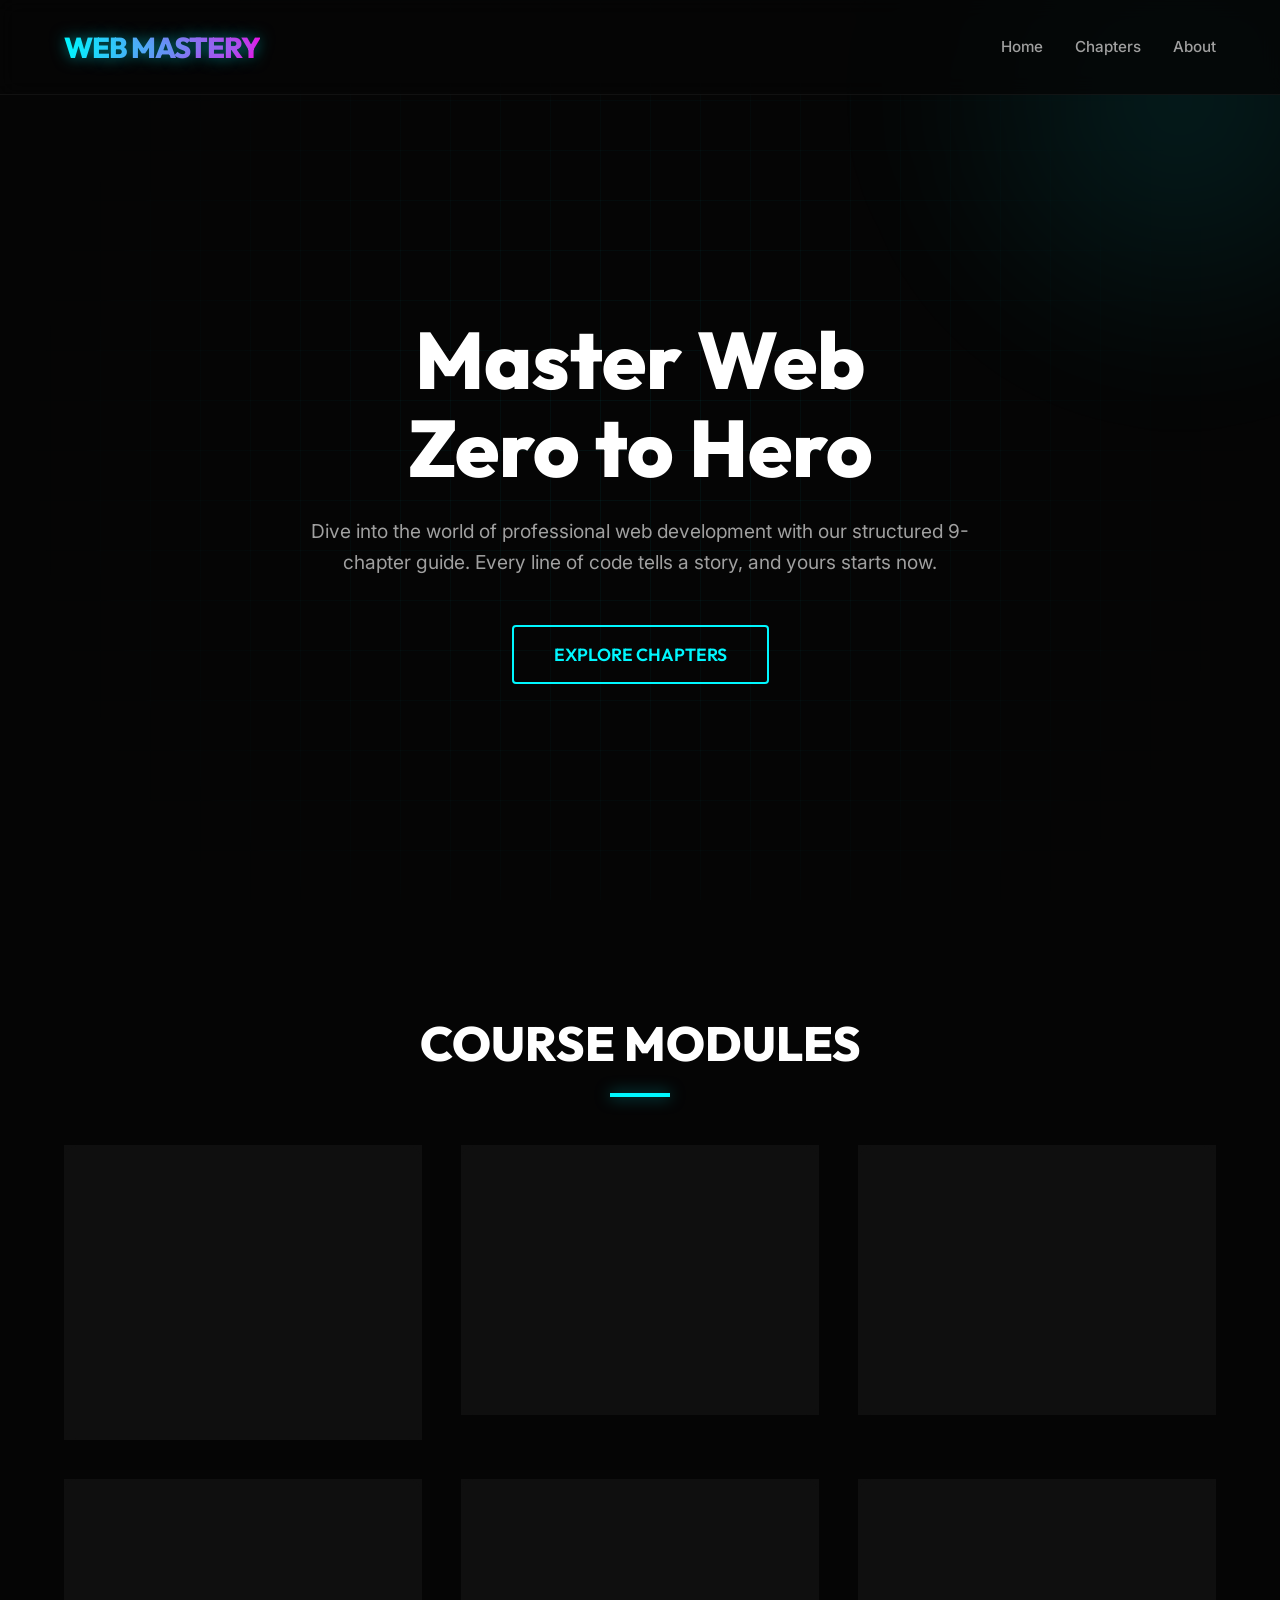
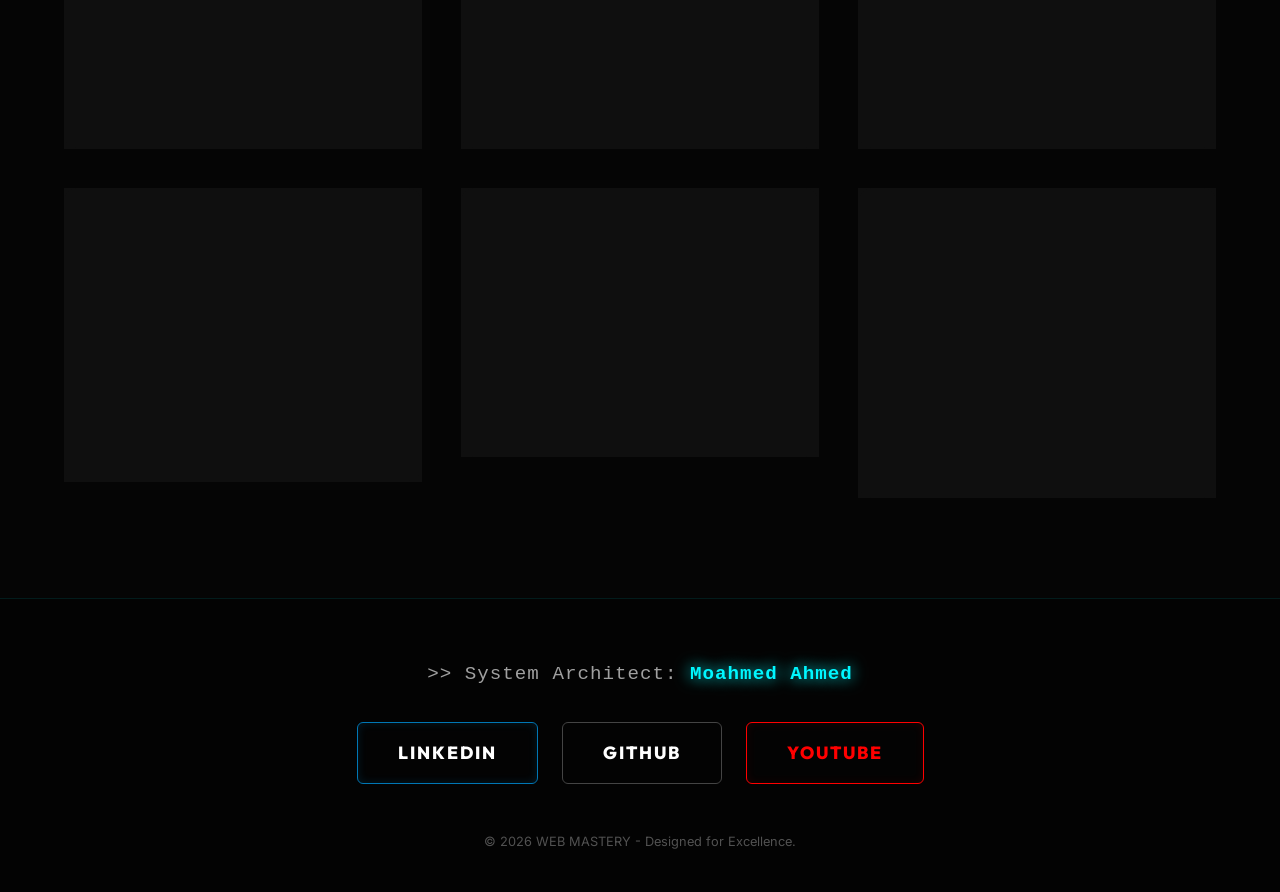
==== index.html @ d3ded7be "Add files via upload" ====
<!DOCTYPE html>
<html lang="en">
<head>
    <meta charset="UTF-8">
    <meta name="viewport" content="width=device-width, initial-scale=1.0">
    <title>Master Web | Zero to Hero</title>
    <meta name="description" content="A premium interactive guide to mastering Web Development. Covering 9 essential chapters with a futuristic, cyber-inspired interface.">
    <link rel="stylesheet" href="styles.css">
</head>
<body>
    <div class="bg-grid"></div>
    <div class="bg-noise"></div>
    <div class="bg-glow"></div>

    <nav>
        <div class="logo">WEB MASTERY</div>
        <ul class="nav-links">
            <li><a href="#home">Home</a></li>
            <li><a href="#chapters">Chapters</a></li>
            <li><a href="#about">About</a></li>
        </ul>
    </nav>

    <header class="hero" id="home">
        <h1>Master Web<br><span class="accent">Zero</span> to Hero</h1>
        <p>Dive into the world of professional web development with our structured 9-chapter guide. Every line of code tells a story, and yours starts now.</p>
        <button class="btn-primary" onclick="document.getElementById('chapters').scrollIntoView({behavior: 'smooth'})">EXPLORE CHAPTERS</button>
    </header>

    <section class="chapters" id="chapters">
        <h2 class="section-title">COURSE MODULES</h2>
        <div class="grid">
            <!-- Chapter 1 -->
            <a href="chapter1.html" class="card-link">
                <div class="card">
                    <div class="card-num">01</div>
                    <h3>Foundations of Web</h3>
                    <p>Establishing the core concepts of how the web works, HTTP protocols, and the architecture of a modern web application.</p>
                    <div class="explore-btn">LEARN MORE</div>
                </div>
            </a>
            <!-- Chapter 2 -->
            <a href="chapter2.html" class="card-link">
                <div class="card">
                    <div class="card-num">02</div>
                    <h3>HTML Basics</h3>
                    <p>Understanding the building blocks of the web: Elements, Attributes, and Structure.</p>
                    <div class="explore-btn">LEARN MORE</div>
                </div>
            </a>
            <!-- Chapter 3 -->
            <a href="chapter3.html" class="card-link">
                <div class="card">
                    <div class="card-num">03</div>
                    <h3>Lists, Tables & Forms</h3>
                    <p>Structuring complex data, handling user interactions, and building interactive web components.</p>
                    <div class="explore-btn">LEARN MORE</div>
                </div>
            </a>
            <!-- Chapter 4 -->
            <a href="chapter4.html" class="card-link">
                <div class="card">
                    <div class="card-num">04</div>
                    <h3>CSS Basics</h3>
                    <p>Styling and designing web pages. Mastering colors, fonts, layouts, and the Cascading model.</p>
                    <div class="explore-btn">LEARN MORE</div>
                </div>
            </a>
            <!-- Chapter 5 -->
            <a href="chapter5.html" class="card-link">
                <div class="card">
                    <div class="card-num">05</div>
                    <h3>CSS Selectors</h3>
                    <p>Targeting HTML elements with precision. Mastering ID, Class, and complex targeting rules.</p>
                    <div class="explore-btn">LEARN MORE</div>
                </div>
            </a>
            <!-- Chapter 6 -->
            <a href="chapter6.html" class="card-link">
                <div class="card">
                    <div class="card-num">06</div>
                    <h3>Fonts & Text Styling</h3>
                    <p>Mastering typography, weight, spacing, and visual text effects to create readable and beautiful content.</p>
                    <div class="explore-btn">LEARN MORE</div>
                </div>
            </a>
            <!-- Chapter 7 -->
            <a href="chapter7.html" class="card-link">
                <div class="card">
                    <div class="card-num">07</div>
                    <h3>Advanced Text Styling</h3>
                    <p>Mastering link states, web font integration, list styling, and sophisticated layout controls for modern UIs.</p>
                    <div class="explore-btn">LEARN MORE</div>
                </div>
            </a>
            <!-- Chapter 8 -->
            <a href="chapter8.html" class="card-link">
                <div class="card">
                    <div class="card-num">08</div>
                    <h3>CSS Styling Lists</h3>
                    <p>Advanced control over bullet types, list positioning, custom markers, and ordered list logic.</p>
                    <div class="explore-btn">LEARN MORE</div>
                </div>
            </a>
            <!-- Chapter 9 -->
            <a href="chapter9.html" class="card-link">
                <div class="card">
                    <div class="card-num">09</div>
                    <h3>Responsive Web Design</h3>
                    <p>Building layouts for every device. Mastering Media Queries, fluid units, and Mobile-First strategies.</p>
                    <div class="explore-btn">LEARN MORE</div>
                </div>
            </a>
        </div>
    </section>

    <footer class="social-footer">
        <div class="architect-info">
            &gt;&gt; System Architect: <span class="architect-name">Moahmed Ahmed</span>
        </div>
        <div class="social-btns">
            <a href="https://www.linkedin.com/in/moahmed-ahmed-02523532b?utm_source=share&utm_campaign=share_via&utm_content=profile&utm_medium=android_app" target="_blank" class="social-btn linkedin">Linkedin</a>
            <a href="https://github.com/supermohamed55555-hash" target="_blank" class="social-btn github">Github</a>
            <a href="https://youtube.com/@moahmedahmed9619?si=KhrSEPUL35puGBmr" target="_blank" class="social-btn youtube">Youtube</a>
        </div>
        <p class="copyright" style="margin-top: 3rem; opacity: 0.5; font-size: 0.8rem;">&copy; 2026 WEB MASTERY - Designed for Excellence.</p>
    </footer>

    <!-- Chapter Modal -->
    <div id="chapter-modal" class="modal">
        <div class="modal-content">
            <span class="close-btn">&times;</span>
            <div id="modal-body">
                <h2 id="modal-title">Chapter Title</h2>
                <div class="modal-divider"></div>
                <div id="chapter-text">
                    <p>Fetching content from the database...</p>
                    <div class="loader"></div>
                </div>
            </div>
        </div>
    </div>

    <script src="script.js"></script>
</body>
</html>
---- styles.css ----
@import url('https://fonts.googleapis.com/css2?family=Outfit:wght@300;400;600;800&family=Inter:wght@300;400;500;700&display=swap');

:root {
    --bg-deep: #050505;
    --bg-dark: #0a0a0a;
    --bg-card: rgba(20, 20, 20, 0.7);
    --primary: #00f7ff;
    --secondary: #ff00e5;
    --accent: #ffcc00;
    --text-main: #ffffff;
    --text-dim: #a0a0a0;
    --neon-glow: 0 0 15px rgba(0, 247, 255, 0.5);
    --neon-border: 1px solid rgba(0, 247, 255, 0.3);
    --transition: all 0.4s cubic-bezier(0.4, 0, 0.2, 1);
}

* {
    margin: 0;
    padding: 0;
    box-sizing: border-box;
}

body {
    background-color: var(--bg-deep);
    color: var(--text-main);
    font-family: 'Inter', sans-serif;
    line-height: 1.6;
    overflow-x: hidden;
    scroll-behavior: smooth;
}

/* Custom Scrollbar */
::-webkit-scrollbar {
    width: 8px;
}
::-webkit-scrollbar-track {
    background: var(--bg-deep);
}
::-webkit-scrollbar-thumb {
    background: #222;
    border-radius: 4px;
}
::-webkit-scrollbar-thumb:hover {
    background: var(--primary);
    box-shadow: var(--neon-glow);
}

h1, h2, h3, h4 {
    font-family: 'Outfit', sans-serif;
    font-weight: 800;
}

/* Background Animation */
.bg-grid {
    position: fixed;
    top: 0;
    left: 0;
    width: 100%;
    height: 100%;
    z-index: -1;
    background-image: 
        linear-gradient(rgba(0, 247, 255, 0.05) 1px, transparent 1px),
        linear-gradient(90deg, rgba(0, 247, 255, 0.05) 1px, transparent 1px);
    background-size: 50px 50px;
    mask-image: radial-gradient(circle, black, transparent 80%);
}

.bg-noise {
    position: fixed;
    top: 0; left: 0;
    width: 100%; height: 100%;
    opacity: 0.05;
    z-index: -1;
    pointer-events: none;
    background-image: url('https://grainy-gradients.vercel.app/noise.svg');
}

.bg-glow {
    position: fixed;
    width: 600px;
    height: 600px;
    background: radial-gradient(circle, rgba(0, 247, 255, 0.1), transparent 70%);
    top: -200px;
    right: -200px;
    z-index: -1;
    filter: blur(50px);
}

/* Navbar */
nav {
    display: flex;
    justify-content: space-between;
    align-items: center;
    padding: 1.5rem 5%;
    position: sticky;
    top: 0;
    background: rgba(5, 5, 5, 0.8);
    backdrop-filter: blur(10px);
    border-bottom: 1px solid rgba(255, 255, 255, 0.05);
    z-index: 1000;
}

.logo {
    font-size: 1.8rem;
    font-family: 'Outfit', sans-serif;
    font-weight: 800;
    letter-spacing: -1px;
    background: linear-gradient(to right, var(--primary), var(--secondary));
    -webkit-background-clip: text;
    background-clip: text;
    -webkit-text-fill-color: transparent;
    text-shadow: var(--neon-glow);
}

.nav-links {
    display: flex;
    gap: 2rem;
    list-style: none;
}

.nav-links a {
    text-decoration: none;
    color: var(--text-dim);
    font-weight: 500;
    transition: var(--transition);
    font-size: 0.95rem;
}

.nav-links a:hover {
    color: var(--primary);
    text-shadow: var(--neon-glow);
}

/* Hero Section */
.hero {
    height: 90vh;
    display: flex;
    flex-direction: column;
    justify-content: center;
    align-items: center;
    text-align: center;
    padding: 0 5%;
}

.hero h1 {
    font-size: 5rem;
    margin-bottom: 1.5rem;
    line-height: 1.1;
    animation: fadeInUp 1s ease-out;
}

.hero p {
    font-size: 1.2rem;
    color: var(--text-dim);
    max-width: 700px;
    margin-bottom: 3rem;
    animation: fadeInUp 1s ease-out 0.2s backwards;
}

.btn-primary {
    padding: 1rem 2.5rem;
    background: transparent;
    border: 2px solid var(--primary);
    color: var(--primary);
    font-family: 'Outfit', sans-serif;
    font-weight: 600;
    font-size: 1.1rem;
    cursor: pointer;
    border-radius: 4px;
    position: relative;
    overflow: hidden;
    transition: var(--transition);
    animation: fadeInUp 1s ease-out 0.4s backwards;
}

.btn-primary:hover {
    background: var(--primary);
    color: var(--bg-deep);
    box-shadow: 0 0 30px rgba(0, 247, 255, 0.4);
}

/* Chapter Grid */
.chapters {
    padding: 100px 5%;
    max-width: 1400px;
    margin: 0 auto;
}

.section-title {
    font-size: 3rem;
    margin-bottom: 4rem;
    text-align: center;
    position: relative;
}

.section-title::after {
    content: '';
    position: absolute;
    bottom: -15px;
    left: 50%;
    transform: translateX(-50%);
    width: 60px;
    height: 4px;
    background: var(--primary);
    box-shadow: var(--neon-glow);
}

.card-link {
    text-decoration: none;
    color: inherit;
    display: block;
}

.grid {
    display: grid;
    grid-template-columns: repeat(auto-fill, minmax(350px, 1fr));
    gap: 2.5rem;
}

.card {
    background: var(--bg-card);
    border: 1px solid rgba(255, 255, 255, 0.05);
    padding: 2.5rem;
    border-radius: 12px;
    transition: var(--transition);
    position: relative;
    overflow: hidden;
    cursor: pointer;
    backdrop-filter: blur(10px);
}

.card::before {
    content: '';
    position: absolute;
    top: 0;
    left: 0;
    width: 100%;
    height: 3px;
    background: linear-gradient(90deg, var(--primary), var(--secondary));
    transform: scaleX(0);
    transform-origin: left;
    transition: var(--transition);
}

.card:hover {
    transform: translateY(-10px);
    border-color: rgba(0, 247, 255, 0.2);
    box-shadow: 0 20px 40px rgba(0, 0, 0, 0.4);
}

.card:hover::before {
    transform: scaleX(1);
}

.card-num {
    font-family: 'Outfit', sans-serif;
    font-weight: 800;
    font-size: 3rem;
    opacity: 0.1;
    position: absolute;
    top: 20px;
    right: 30px;
    transition: var(--transition);
}

.card:hover .card-num {
    opacity: 0.4;
    color: var(--primary);
}

.card h3 {
    font-size: 1.6rem;
    margin-bottom: 1rem;
    color: var(--primary);
}

.card p {
    color: var(--text-dim);
    font-size: 0.95rem;
}

.card .explore-btn {
    margin-top: 2rem;
    display: inline-block;
    color: white;
    font-size: 0.9rem;
    font-weight: 600;
    text-transform: uppercase;
    letter-spacing: 2px;
    border-bottom: 2px solid transparent;
    transition: var(--transition);
}

.card:hover .explore-btn {
    color: var(--primary);
    border-bottom-color: var(--primary);
}

/* Animations */
@keyframes fadeInUp {
    from {
        opacity: 0;
        transform: translateY(30px);
    }
    to {
        opacity: 1;
        transform: translateY(0);
    }
}

/* Footer */
footer {
    padding: 60px 5%;
    border-top: 1px solid rgba(255, 255, 255, 0.05);
    text-align: center;
    background: var(--bg-dark);
}

.social-links {
    display: flex;
    justify-content: center;
    gap: 2rem;
    margin-bottom: 2rem;
}

.social-links a {
    color: var(--text-dim);
    font-size: 1.5rem;
    transition: var(--transition);
}

.social-links a:hover {
    color: var(--primary);
    transform: scale(1.2);
}

.copyright {
    color: var(--text-dim);
    font-size: 0.85rem;
}

@media (max-width: 768px) {
    .hero h1 {
        font-size: 3.5rem;
    }
    .grid {
        grid-template-columns: 1fr;
    }
    .nav-links {
        display: none;
    }
}

/* Modal Styles */
.modal {
    display: none;
    position: fixed;
    z-index: 2000;
    left: 0;
    top: 0;
    width: 100%;
    height: 100%;
    background-color: rgba(0, 0, 0, 0.9);
    backdrop-filter: blur(15px);
    opacity: 0;
    transition: opacity 0.3s ease;
}

.modal.active {
    display: flex;
    justify-content: center;
    align-items: center;
    opacity: 1;
}

.modal-content {
    background: var(--bg-card);
    border: 1px solid rgba(0, 247, 255, 0.2);
    padding: 3rem;
    width: 95%;
    max-width: 1000px;
    border-radius: 20px;
    position: relative;
    box-shadow: 0 0 50px rgba(0, 0, 0, 0.5);
    transform: scale(0.9);
    transition: transform 0.4s cubic-bezier(0.175, 0.885, 0.32, 1.275);
    max-height: 90vh;
    overflow-y: auto;
}

.modal.active .modal-content {
    transform: scale(1);
}

/* Custom Scrollbar for Modal Content */
.modal-content::-webkit-scrollbar {
    width: 6px;
}
.modal-content::-webkit-scrollbar-track {
    background: rgba(255, 255, 255, 0.02);
}
.modal-content::-webkit-scrollbar-thumb {
    background: rgba(0, 247, 255, 0.2);
    border-radius: 3px;
}

.close-btn {
    position: absolute;
    top: 20px;
    right: 25px;
    color: var(--text-dim);
    font-size: 2rem;
    cursor: pointer;
    transition: var(--transition);
}

.close-btn:hover {
    color: var(--primary);
}

.modal-divider {
    height: 2px;
    background: linear-gradient(90deg, var(--primary), transparent);
    margin: 1.5rem 0;
}

.loader {
    width: 40px;
    height: 40px;
    border: 3px solid rgba(0, 247, 255, 0.1);
    border-top-color: var(--primary);
    border-radius: 50%;
    animation: spin 1s linear infinite;
    margin: 2rem auto;
}

@keyframes spin {
    to { transform: rotate(360deg); }
}

/* Chapter Content Styling */
.chapter-content {
    display: flex;
    flex-direction: column;
    gap: 2.5rem;
}

.section-block {
    display: flex;
    flex-direction: column;
    gap: 1rem;
}

.bilingual-block {
    display: grid;
    grid-template-columns: 1fr 1fr;
    gap: 2rem;
}

.lang-en {
    color: var(--text-main);
    font-size: 1rem;
    border-left: 3px solid var(--primary);
    padding-left: 1.5rem;
}

.lang-ar {
    color: var(--text-dim);
    font-size: 1.1rem;
    direction: rtl;
    text-align: right;
    border-right: 3px solid var(--secondary);
    padding-right: 1.5rem;
    font-family: 'Outfit', sans-serif; /* Fallback or specific Arabic font if needed */
}

h4.section-subtitle {
    font-size: 1.4rem;
    color: var(--primary);
    margin-bottom: 0.5rem;
}

.diagram-container {
    background: rgba(0, 0, 0, 0.3);
    border-radius: 12px;
    padding: 2rem;
    display: flex;
    justify-content: center;
    align-items: center;
    margin: 1rem 0;
    border: 1px dashed rgba(0, 247, 255, 0.2);
}

.code-block {
    background: #000;
    padding: 1.5rem;
    border-radius: 8px;
    font-family: 'Courier New', Courier, monospace;
    font-size: 0.9rem;
    position: relative;
    border: 1px solid rgba(255, 255, 255, 0.1);
    overflow-x: auto;
}

.code-block::before {
    content: 'CODE';
    position: absolute;
    top: 5px;
    right: 10px;
    font-size: 0.75rem;
    color: var(--text-dim);
    letter-spacing: 1px;
}

.status-grid {
    display: grid;
    grid-template-columns: repeat(auto-fit, minmax(150px, 1fr));
    gap: 1rem;
}

.status-item {
    background: rgba(255, 255, 255, 0.03);
    padding: 1rem;
    border-radius: 6px;
    text-align: center;
    border: 1px solid rgba(255, 255, 255, 0.05);
}

.status-code {
    display: block;
    font-weight: 800;
    color: var(--primary);
    font-size: 1.2rem;
}

.status-label {
    font-size: 0.85rem;
}

.url-box {
    background: #111;
    padding: 1rem;
    border-radius: 8px;
    font-family: monospace;
    display: flex;
    gap: 0.2rem;
    font-size: 1.1rem;
    justify-content: center;
}

.url-part {
    padding: 2px 5px;
    border-radius: 3px;
}

.url-proto { color: #50fa7b; background: rgba(80, 250, 123, 0.1); }
.url-domain { color: #8be9fd; background: rgba(139, 233, 253, 0.1); }
.url-path { color: #ff79c6; background: rgba(255, 121, 198, 0.1); }


/* Social Footer (System Architect) */
.social-footer {
    padding: 60px 5% 40px;
    background: rgba(0, 0, 0, 0.4);
    border-top: 1px solid rgba(0, 247, 255, 0.1);
    text-align: center;
    position: relative;
    z-index: 10;
}

.architect-info {
    font-family: 'Courier New', Courier, monospace;
    font-size: 1.2rem;
    margin-bottom: 2rem;
    color: var(--text-dim);
    letter-spacing: 1px;
}

.architect-name {
    color: var(--primary);
    text-shadow: 0 0 15px var(--primary);
    font-weight: 800;
}

.social-btns {
    display: flex;
    justify-content: center;
    gap: 1.5rem;
    flex-wrap: wrap;
}

.social-btn {
    padding: 1rem 2.5rem;
    border: 1px solid;
    border-radius: 6px;
    text-decoration: none;
    font-weight: 800;
    font-family: 'Outfit', sans-serif;
    letter-spacing: 2px;
    font-size: 1.1rem;
    transition: var(--transition);
    text-transform: uppercase;
}

.social-btn.linkedin {
    color: #fff;
    border-color: #0077b5;
    box-shadow: inset 0 0 10px rgba(0, 119, 181, 0.2);
}
.social-btn.linkedin:hover {
    box-shadow: 0 0 20px rgba(0, 119, 181, 0.5), inset 0 0 15px rgba(0, 119, 181, 0.3);
    border-color: #00a0dc;
}

.social-btn.github {
    color: #fff;
    border-color: #444;
}
.social-btn.github:hover {
    box-shadow: 0 0 20px rgba(255, 255, 255, 0.1);
    border-color: #888;
}

.social-btn.youtube {
    color: #ff0000;
    border-color: #ff0000;
    box-shadow: inset 0 0 10px rgba(255, 0, 0, 0.1);
}
.social-btn.youtube:hover {
    box-shadow: 0 0 20px rgba(255, 0, 0, 0.4), inset 0 0 15px rgba(255, 0, 0, 0.2);
    border-color: #ff4444;
}

@media (max-width: 600px) {
    .social-btn { width: 100%; }
}

@media (max-width: 768px) {
    .bilingual-block {
        grid-template-columns: 1fr;
        gap: 1.5rem;
    }
    .lang-en, .lang-ar {
        border-left: none;
        border-right: none;
        padding: 0;
    }
    .lang-en {
        border-top: 2px solid var(--primary);
        padding-top: 1rem;
    }
    .lang-ar {
        border-top: 2px solid var(--secondary);
        padding-top: 1rem;
        text-align: left; /* Keep it left on mobile for easier reading? Or keep right? User said AR first usually */
    }
}
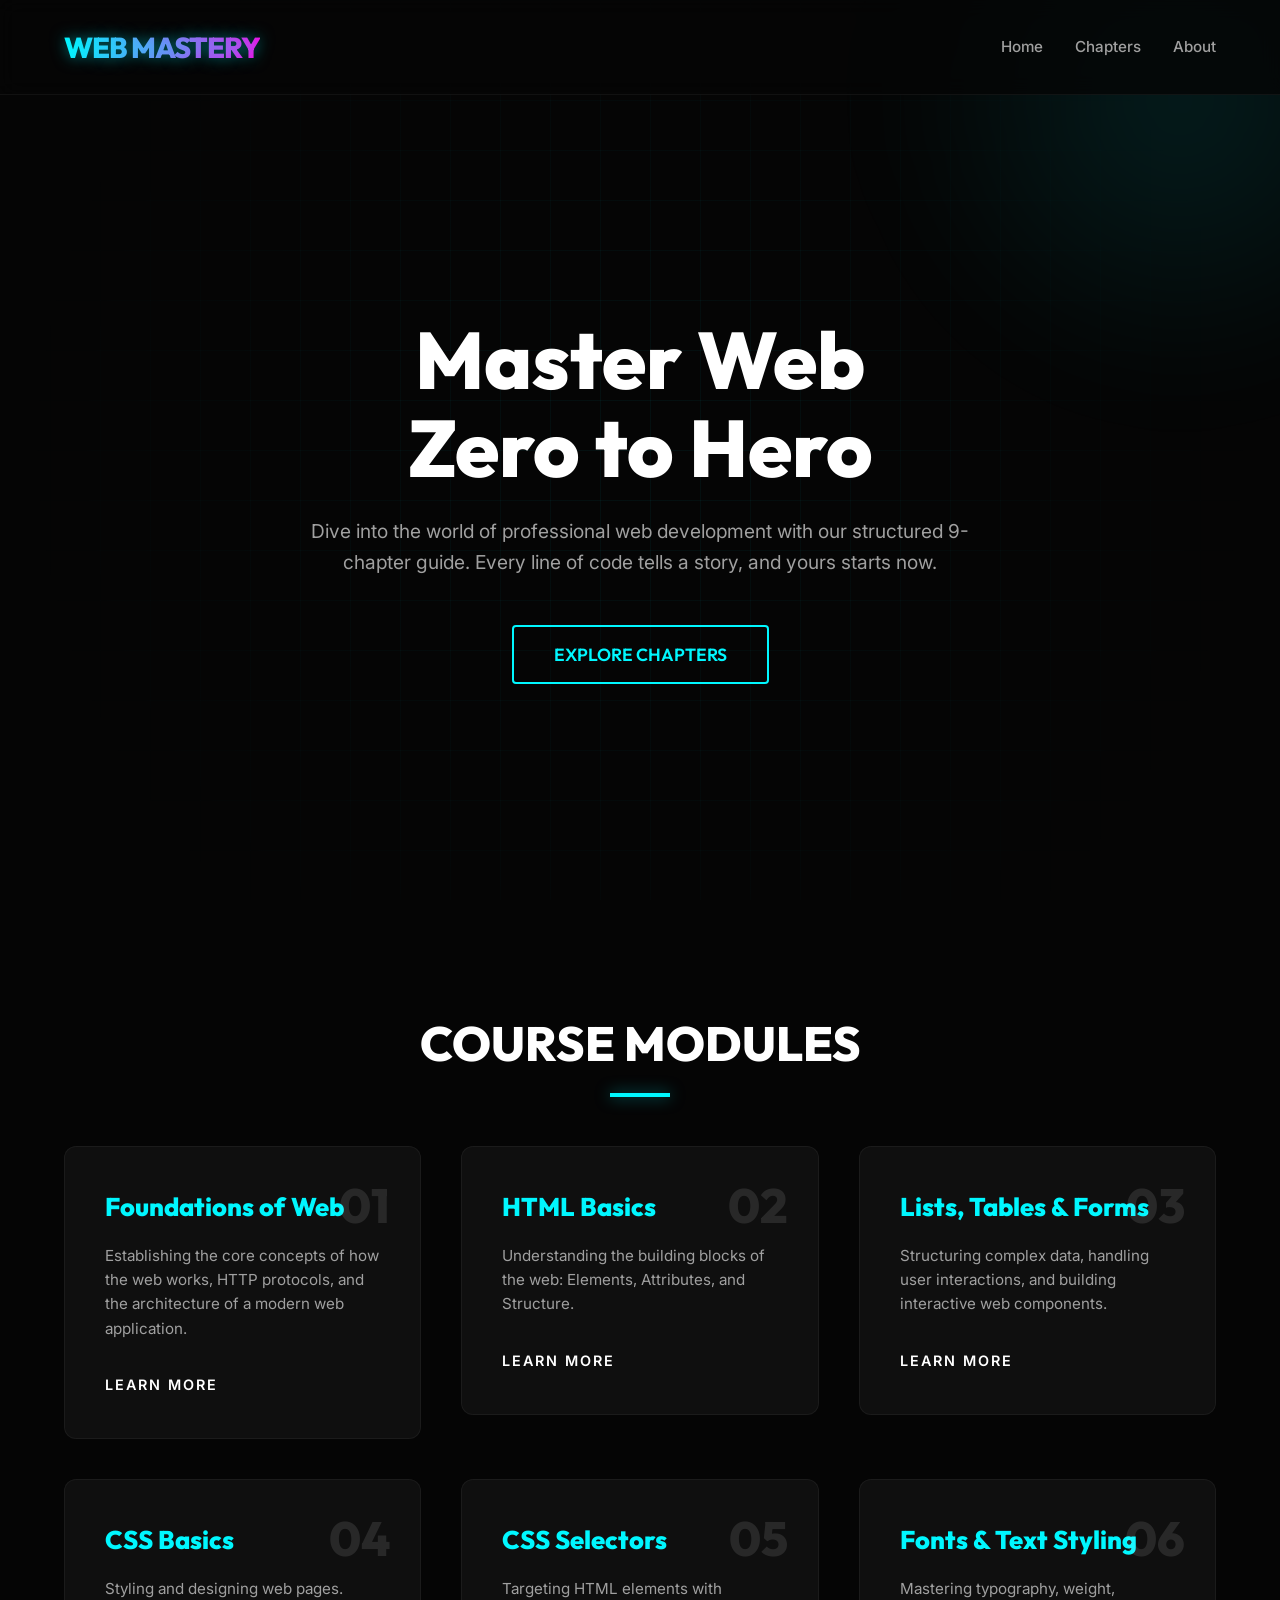
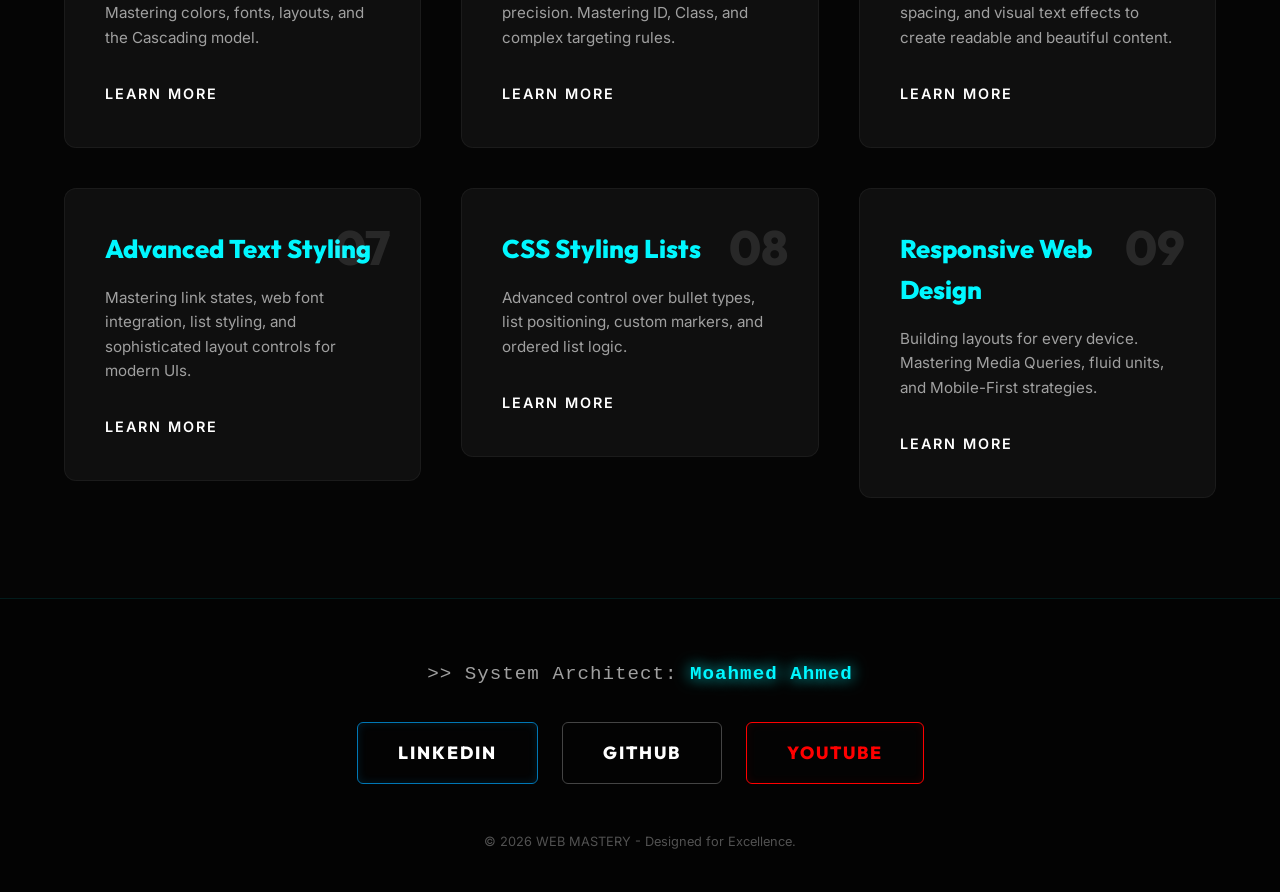
==== commit a68e10e8: "Remove chapter modal from index.html Removed the chapter modal and its associated elements." ====
--- a/index.html
+++ b/index.html
@@ -126,20 +126,6 @@
         <p class="copyright" style="margin-top: 3rem; opacity: 0.5; font-size: 0.8rem;">&copy; 2026 WEB MASTERY - Designed for Excellence.</p>
     </footer>
 
-    <!-- Chapter Modal -->
-    <div id="chapter-modal" class="modal">
-        <div class="modal-content">
-            <span class="close-btn">&times;</span>
-            <div id="modal-body">
-                <h2 id="modal-title">Chapter Title</h2>
-                <div class="modal-divider"></div>
-                <div id="chapter-text">
-                    <p>Fetching content from the database...</p>
-                    <div class="loader"></div>
-                </div>
-            </div>
-        </div>
-    </div>
 
     <script src="script.js"></script>
 </body>
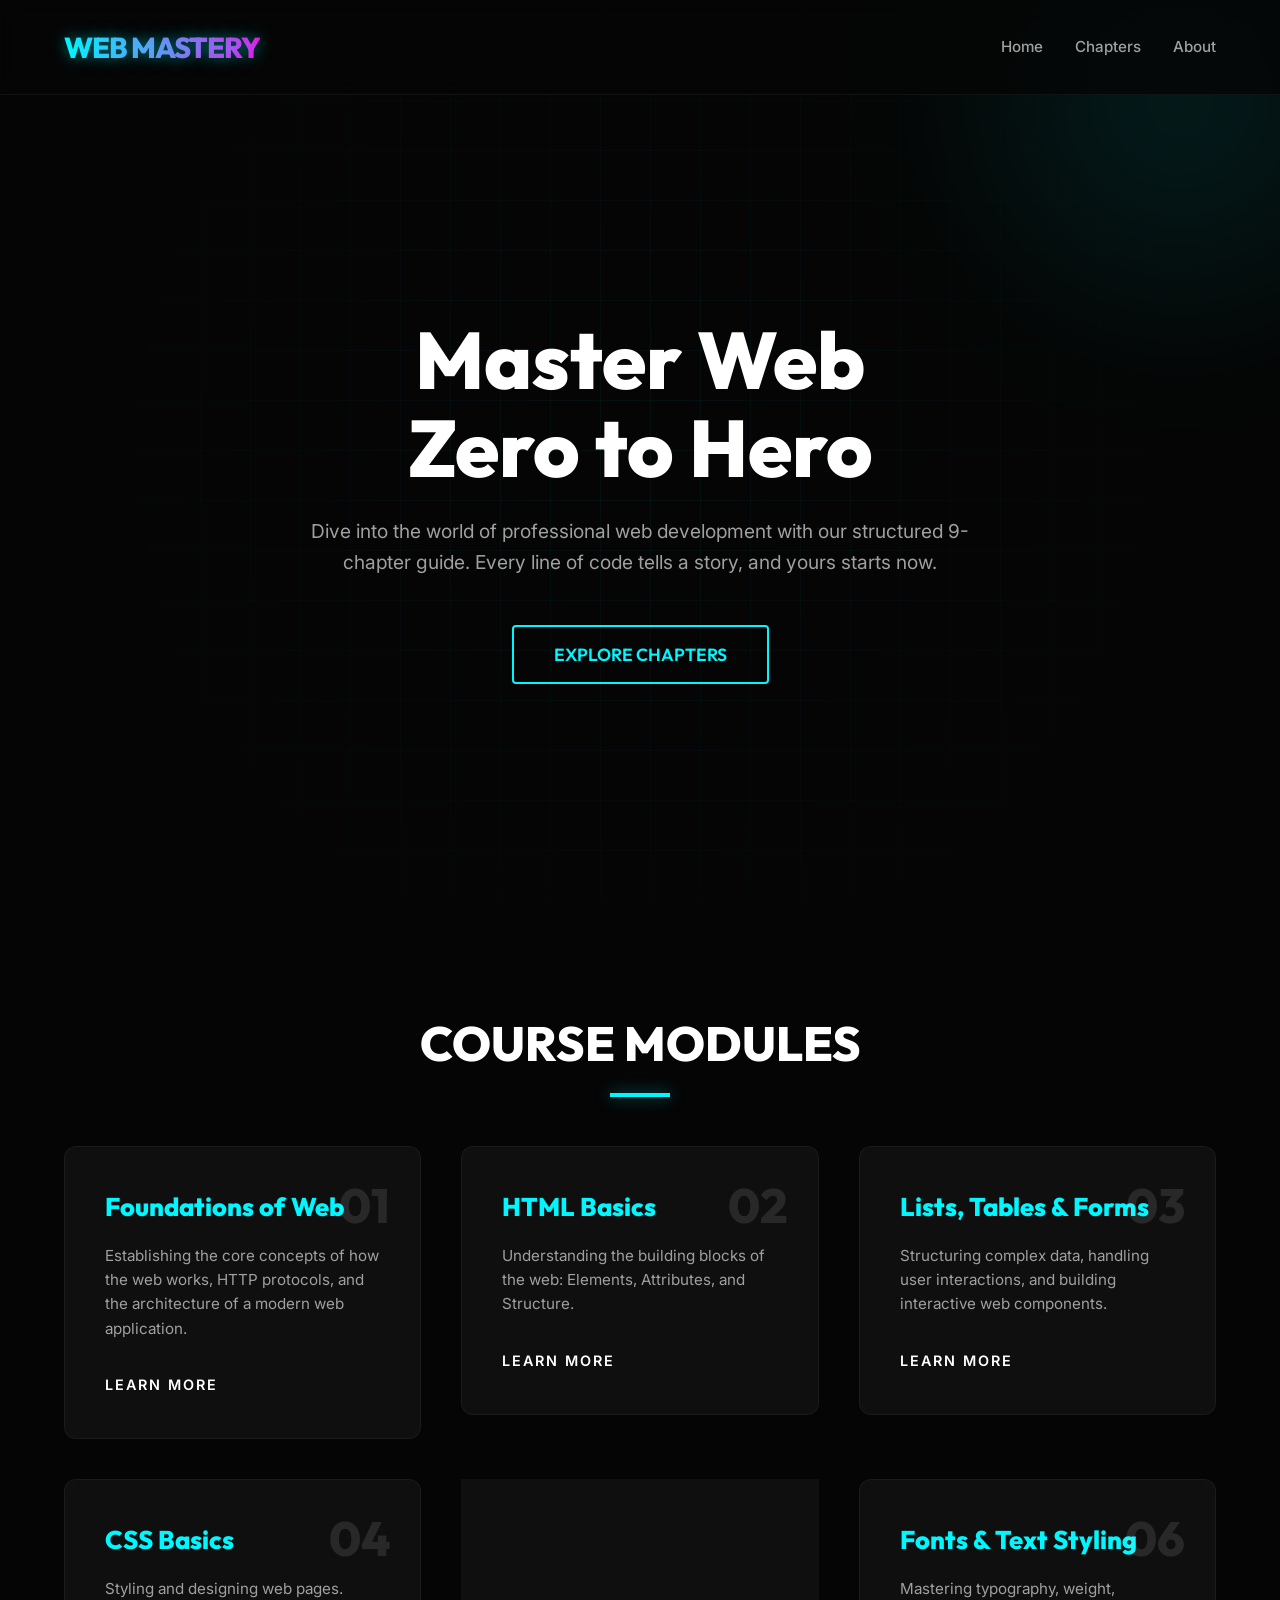
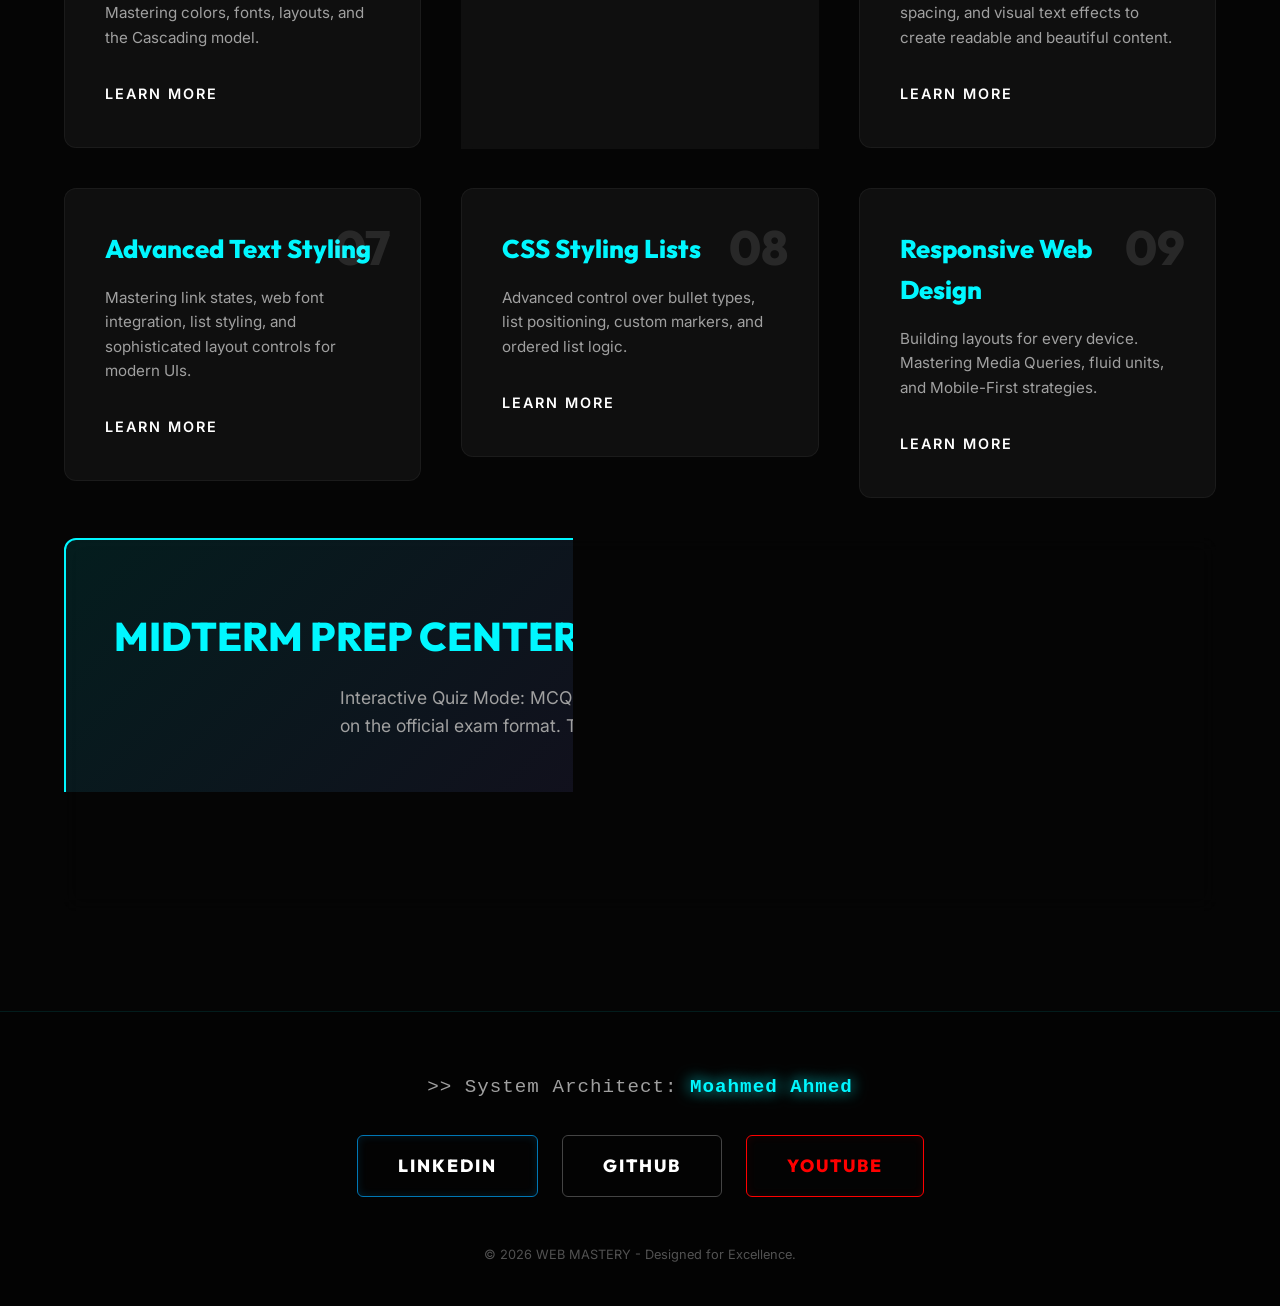
==== commit e0da663c: "Add Practice Arena section to index.html" ====
--- a/index.html
+++ b/index.html
@@ -111,6 +111,15 @@
                     <div class="explore-btn">LEARN MORE</div>
                 </div>
             </a>
+            <!-- PRACTICE ARENA -->
+            <a href="practice.html" class="card-link" style="grid-column: 1 / -1;">
+                <div class="card" style="background: linear-gradient(135deg, rgba(0, 247, 255, 0.1), rgba(255, 0, 229, 0.1)); border: 2px solid var(--primary); padding: 3rem;">
+                    <div class="card-num" style="opacity: 1; font-size: 1.5rem; letter-spacing: 5px;">ARENA</div>
+                    <h3 style="font-size: 2.5rem; margin: 1rem 0;">MIDTERM PREP CENTER</h3>
+                    <p style="font-size: 1.1rem; max-width: 600px; margin: 0 auto 2rem;">Interactive Quiz Mode: MCQs, True/False, and Code Challenges based on the official exam format. Test your skills before the big day.</p>
+                    <div class="explore-btn" style="background: var(--primary); color: #000; font-weight: 900; padding: 1rem 3rem;">START QUIZ</div>
+                </div>
+            </a>
         </div>
     </section>
 
